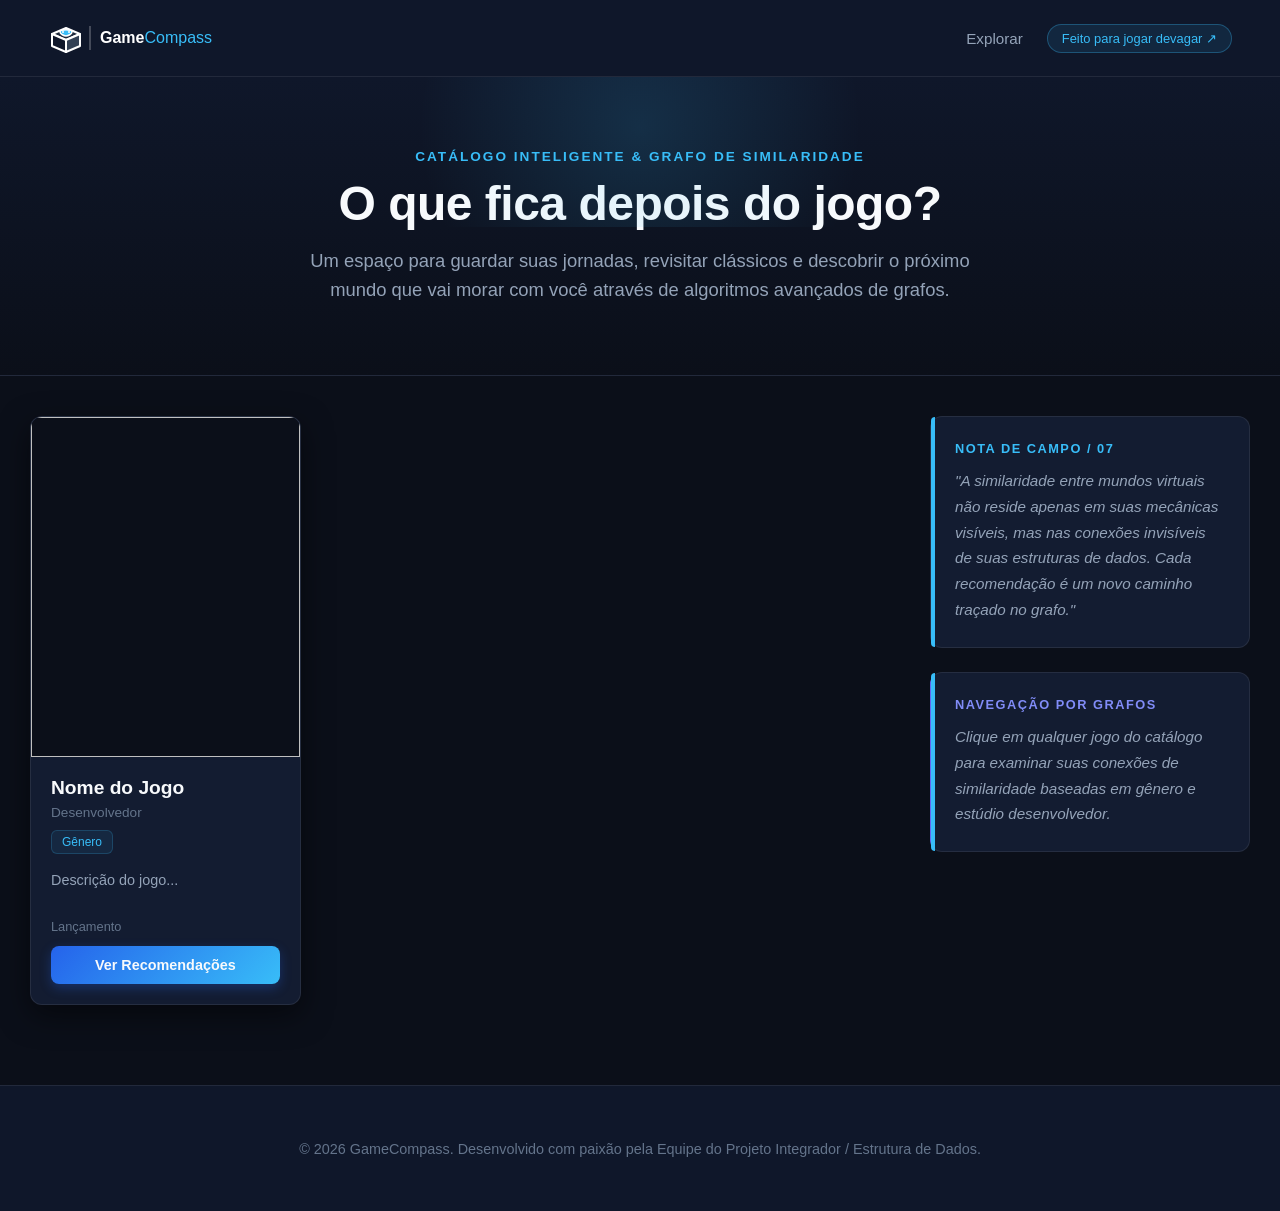
==== src/main/resources/templates/index.html @ 79fe1116 "Feat: minha parte vacilao" ====
<!DOCTYPE html>
<html xmlns:th="http://www.thymeleaf.org">
<head>
    <meta charset="UTF-8">
    <title>GameCompass — O que fica depois do jogo?</title>
    <style>
        :root {
            --bg-obsidian: #0b0f19;
            --bg-card: #131c31;
            --bg-header: #0f172a;
            --accent: #38bdf8;
            --accent-glow: rgba(56, 189, 248, 0.25);
            --text-main: #94a3b8;
            --text-white: #f8fafc;
            --border-color: rgba(255, 255, 255, 0.08);
        }

        * { box-sizing: border-box; }
        body { font-family: 'Segoe UI', -apple-system, BlinkMacSystemFont, sans-serif; background-color: var(--bg-obsidian); margin: 0; padding: 0; color: var(--text-main); }

        header { background-color: var(--bg-header); padding: 18px 48px; display: flex; justify-content: space-between; align-items: center; border-bottom: 1px solid var(--border-color); position: sticky; top: 0; z-index: 100; backdrop-filter: blur(12px); }
        .logo-container { display: flex; align-items: center; text-decoration: none; }

        .nav-links { display: flex; gap: 24px; align-items: center; font-size: 0.95em; font-weight: 500; }
        .nav-links a { color: var(--text-main); text-decoration: none; transition: color 0.2s; }
        .nav-links a:hover { color: var(--accent); }
        .nav-badge { background: rgba(56, 189, 248, 0.1); color: var(--accent); padding: 6px 14px; border-radius: 20px; border: 1px solid rgba(56, 189, 248, 0.3); font-size: 0.85em; }

        .hero { position: relative; padding: 70px 20px; background: linear-gradient(180deg, #0f172a 0%, #0b0f19 100%); border-bottom: 1px solid var(--border-color); text-align: center; overflow: hidden; }
        .hero::before { content: ''; position: absolute; top: -50px; left: 50%; transform: translateX(-50%); width: 600px; height: 200px; background: radial-gradient(circle, rgba(56,189,248,0.15) 0%, rgba(11,15,25,0) 70%); pointer-events: none; }
        .hero-tag { display: inline-block; color: var(--accent); font-size: 0.85em; text-transform: uppercase; letter-spacing: 2px; font-weight: 600; margin-bottom: 12px; }
        .hero h1 { color: var(--text-white); margin: 0 0 15px 0; font-size: 3em; font-weight: 800; letter-spacing: -0.5px; }
        .hero p { color: var(--text-main); font-size: 1.15em; max-width: 680px; margin: 0 auto; line-height: 1.6; }

        .main-layout { max-width: 1400px; margin: 40px auto; padding: 0 30px; display: grid; grid-template-columns: 1fr 320px; gap: 40px; }
        @media (max-width: 1100px) { .main-layout { grid-template-columns: 1fr; } }

        .catalog-section { display: grid; grid-template-columns: repeat(auto-fill, minmax(260px, 1fr)); gap: 24px; }

        .card { background: var(--bg-card); border-radius: 12px; overflow: hidden; box-shadow: 0 10px 30px rgba(0,0,0,0.5); display: flex; flex-direction: column; justify-content: space-between; transition: transform 0.3s cubic-bezier(0.16, 1, 0.3, 1), box-shadow 0.3s, border-color 0.3s; border: 1px solid var(--border-color); }
        .card:hover { transform: translateY(-6px); box-shadow: 0 20px 40px var(--accent-glow); border-color: rgba(56, 189, 248, 0.4); }

        .card-img-container { width: 100%; height: 340px; overflow: hidden; background: #0b0f19; position: relative; }
        .card img { width: 100%; height: 100%; object-fit: cover; transition: transform 0.5s cubic-bezier(0.16, 1, 0.3, 1); }
        .card:hover img { transform: scale(1.06); }

        .card-content { padding: 20px; display: flex; flex-direction: column; flex-grow: 1; justify-content: space-between; }
        .card h3 { margin: 0 0 6px 0; color: var(--text-white); font-size: 1.2em; font-weight: 700; }
        .dev { font-size: 0.85em; color: #64748b; margin-bottom: 10px; }
        .desc { font-size: 0.9em; color: var(--text-main); margin-bottom: 15px; display: -webkit-box; -webkit-line-clamp: 2; -webkit-box-orient: vertical; overflow: hidden; line-height: 1.5; }

        .genres { margin-bottom: 16px; display: flex; flex-wrap: wrap; gap: 6px; }
        .badge { background: rgba(56, 189, 248, 0.08); color: var(--accent); padding: 4px 10px; border-radius: 6px; font-size: 0.75em; border: 1px solid rgba(56, 189, 248, 0.2); font-weight: 500; }

        .btn { display: block; text-align: center; background: linear-gradient(135deg, #2563eb 0%, #38bdf8 100%); color: var(--text-white); padding: 11px; border-radius: 8px; text-decoration: none; font-weight: 600; font-size: 0.9em; transition: opacity 0.2s, box-shadow 0.2s; box-shadow: 0 4px 12px rgba(37, 99, 235, 0.3); }
        .btn:hover { opacity: 0.92; box-shadow: 0 6px 20px rgba(56, 189, 248, 0.4); }

        /* Sidebar / Field Notes */
        .sidebar { display: flex; flex-direction: column; gap: 24px; }
        .field-note { background: var(--bg-card); border-radius: 12px; padding: 24px; border: 1px solid var(--border-color); position: relative; }
        .field-note::before { content: ''; position: absolute; top: 0; left: 0; width: 4px; height: 100%; background: var(--accent); border-top-left-radius: 12px; border-bottom-left-radius: 12px; }
        .field-note-title { font-size: 0.8em; text-transform: uppercase; letter-spacing: 1.5px; color: var(--accent); font-weight: 700; margin-bottom: 12px; }
        .field-note p { font-size: 0.95em; color: var(--text-main); line-height: 1.7; margin: 0; font-style: italic; }

        footer { background-color: var(--bg-header); color: #64748b; text-align: center; padding: 40px; margin-top: 80px; border-top: 1px solid var(--border-color); font-size: 0.9em; }
        footer a { color: var(--accent); text-decoration: none; }
    </style>
</head>
<body>
    <header>
        <a href="/jogos" class="logo-container">
            <svg width="180" height="40" viewBox="0 0 180 40" fill="none" xmlns="http://www.w3.org/2000/svg">
                <g transform="translate(0, 2)">
                    <path d="M4 14L18 8L32 14L18 20L4 14Z" fill="#1e293b" stroke="#ffffff" stroke-width="2" stroke-linejoin="round"/>
                    <path d="M4 14V26L18 32V20L4 14Z" fill="#0f172a" stroke="#ffffff" stroke-width="2" stroke-linejoin="round"/>
                    <path d="M32 14V26L18 32V20L32 14Z" fill="#334155" stroke="#ffffff" stroke-width="2" stroke-linejoin="round"/>
                    <path d="M12 12C12 9 24 9 24 12C24 14 20 16 18 16C16 16 12 14 12 12Z" fill="#38bdf8" stroke="#ffffff" stroke-width="1.5"/>
                    <circle cx="15" cy="12" r="1" fill="#ffffff"/>
                    <circle cx="21" cy="12" r="1" fill="#ffffff"/>
                </g>
                <line x1="42" y1="8" x2="42" y2="32" stroke="#ffffff" stroke-opacity="0.3" stroke-width="1.5"/>
                <text x="52" y="25" fill="#ffffff" font-family="'Segoe UI', sans-serif" font-size="16" font-weight="700">Game<tspan font-weight="300" fill="#38bdf8">Compass</tspan></text>
            </svg>
        </a>
        <div class="nav-links">
            <a href="/jogos">Explorar</a>
            <span class="nav-badge">Feito para jogar devagar ↗</span>
        </div>
    </header>

    <div class="hero">
        <span class="hero-tag">Catálogo Inteligente & Grafo de Similaridade</span>
        <h1>O que fica depois do jogo?</h1>
        <p>Um espaço para guardar suas jornadas, revisitar clássicos e descobrir o próximo mundo que vai morar com você através de algoritmos avançados de grafos.</p>
    </div>

    <div class="main-layout">
        <div class="catalog-section">
            <div class="card" th:each="jogo, stat : ${jogos}">
                <div class="card-img-container">
                    <img th:src="${jogo.capa}" th:alt="${jogo.nome}" onerror="this.src='https://images.unsplash.com/photo-1550745165-9bc0b252726f?w=600&auto=format&fit=crop&q=80'">
                </div>
                <div class="card-content">
                    <div>
                        <h3 th:text="${jogo.nome}">Nome do Jogo</h3>
                        <div class="dev" th:text="'Desenvolvedor: ' + ${jogo.desenvolvedor}">Desenvolvedor</div>
                        <div class="genres">
                            <span class="badge" th:each="genero : ${jogo.generos}" th:text="${genero}">Gênero</span>
                        </div>
                        <p class="desc" th:text="${jogo.descricao}">Descrição do jogo...</p>
                    </div>
                    <div>
                        <p class="dev" th:if="${jogo.dataLancamento != null}" th:text="'Lançamento: ' + ${#temporals.format(jogo.dataLancamento, 'dd/MM/yyyy')}" style="margin-bottom: 12px; font-size: 0.8em;">Lançamento</p>
                        <a class="btn" th:href="@{/jogos/{index}/recomendacoes(index=${stat.index})}">Ver Recomendações</a>
                    </div>
                </div>
            </div>
        </div>

        <div class="sidebar">
            <div class="field-note">
                <div class="field-note-title">Nota de Campo / 07</div>
                <p>"A similaridade entre mundos virtuais não reside apenas em suas mecânicas visíveis, mas nas conexões invisíveis de suas estruturas de dados. Cada recomendação é um novo caminho traçado no grafo."</p>
            </div>
            <div class="field-note" style="border-left-color: #6366f1;">
                <div class="field-note-title" style="color: #818cf8;">Navegação por Grafos</div>
                <p>Clique em qualquer jogo do catálogo para examinar suas conexões de similaridade baseadas em gênero e estúdio desenvolvedor.</p>
            </div>
        </div>
    </div>

    <footer>
        <p>&copy; 2026 GameCompass. Desenvolvido com paixão pela Equipe do Projeto Integrador / Estrutura de Dados.</p>
    </footer>
</body>
</html>
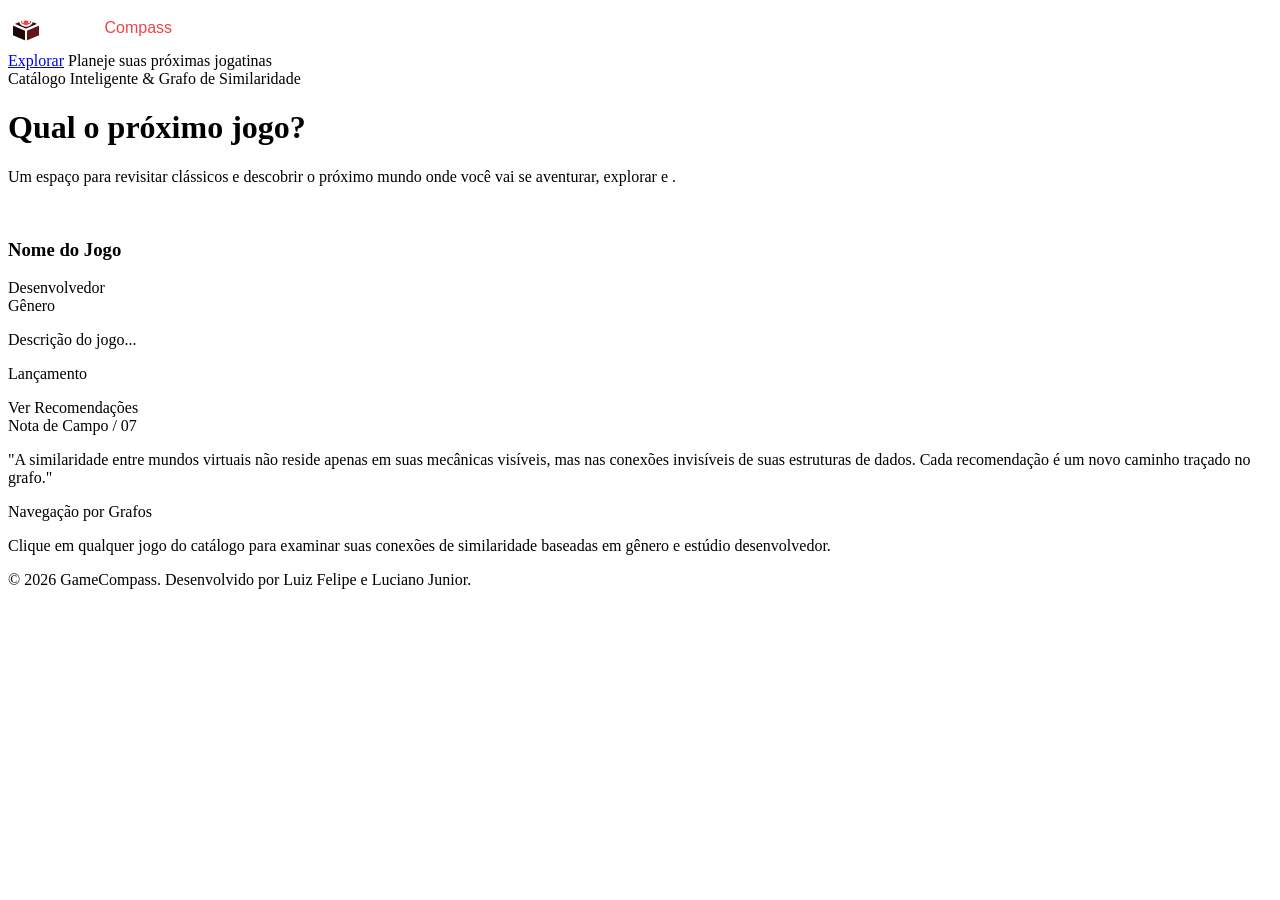
==== commit dc94f5b8: "Refactor: Update game catalog and improve HTML structure" ====
--- a/src/main/resources/templates/index.html
+++ b/src/main/resources/templates/index.html
@@ -2,135 +2,74 @@
 <html xmlns:th="http://www.thymeleaf.org">
 <head>
     <meta charset="UTF-8">
-    <title>GameCompass — O que fica depois do jogo?</title>
-    <style>
-        :root {
-            --bg-obsidian: #0b0f19;
-            --bg-card: #131c31;
-            --bg-header: #0f172a;
-            --accent: #38bdf8;
-            --accent-glow: rgba(56, 189, 248, 0.25);
-            --text-main: #94a3b8;
-            --text-white: #f8fafc;
-            --border-color: rgba(255, 255, 255, 0.08);
-        }
-
-        * { box-sizing: border-box; }
-        body { font-family: 'Segoe UI', -apple-system, BlinkMacSystemFont, sans-serif; background-color: var(--bg-obsidian); margin: 0; padding: 0; color: var(--text-main); }
-
-        header { background-color: var(--bg-header); padding: 18px 48px; display: flex; justify-content: space-between; align-items: center; border-bottom: 1px solid var(--border-color); position: sticky; top: 0; z-index: 100; backdrop-filter: blur(12px); }
-        .logo-container { display: flex; align-items: center; text-decoration: none; }
-
-        .nav-links { display: flex; gap: 24px; align-items: center; font-size: 0.95em; font-weight: 500; }
-        .nav-links a { color: var(--text-main); text-decoration: none; transition: color 0.2s; }
-        .nav-links a:hover { color: var(--accent); }
-        .nav-badge { background: rgba(56, 189, 248, 0.1); color: var(--accent); padding: 6px 14px; border-radius: 20px; border: 1px solid rgba(56, 189, 248, 0.3); font-size: 0.85em; }
-
-        .hero { position: relative; padding: 70px 20px; background: linear-gradient(180deg, #0f172a 0%, #0b0f19 100%); border-bottom: 1px solid var(--border-color); text-align: center; overflow: hidden; }
-        .hero::before { content: ''; position: absolute; top: -50px; left: 50%; transform: translateX(-50%); width: 600px; height: 200px; background: radial-gradient(circle, rgba(56,189,248,0.15) 0%, rgba(11,15,25,0) 70%); pointer-events: none; }
-        .hero-tag { display: inline-block; color: var(--accent); font-size: 0.85em; text-transform: uppercase; letter-spacing: 2px; font-weight: 600; margin-bottom: 12px; }
-        .hero h1 { color: var(--text-white); margin: 0 0 15px 0; font-size: 3em; font-weight: 800; letter-spacing: -0.5px; }
-        .hero p { color: var(--text-main); font-size: 1.15em; max-width: 680px; margin: 0 auto; line-height: 1.6; }
-
-        .main-layout { max-width: 1400px; margin: 40px auto; padding: 0 30px; display: grid; grid-template-columns: 1fr 320px; gap: 40px; }
-        @media (max-width: 1100px) { .main-layout { grid-template-columns: 1fr; } }
-
-        .catalog-section { display: grid; grid-template-columns: repeat(auto-fill, minmax(260px, 1fr)); gap: 24px; }
-
-        .card { background: var(--bg-card); border-radius: 12px; overflow: hidden; box-shadow: 0 10px 30px rgba(0,0,0,0.5); display: flex; flex-direction: column; justify-content: space-between; transition: transform 0.3s cubic-bezier(0.16, 1, 0.3, 1), box-shadow 0.3s, border-color 0.3s; border: 1px solid var(--border-color); }
-        .card:hover { transform: translateY(-6px); box-shadow: 0 20px 40px var(--accent-glow); border-color: rgba(56, 189, 248, 0.4); }
-
-        .card-img-container { width: 100%; height: 340px; overflow: hidden; background: #0b0f19; position: relative; }
-        .card img { width: 100%; height: 100%; object-fit: cover; transition: transform 0.5s cubic-bezier(0.16, 1, 0.3, 1); }
-        .card:hover img { transform: scale(1.06); }
-
-        .card-content { padding: 20px; display: flex; flex-direction: column; flex-grow: 1; justify-content: space-between; }
-        .card h3 { margin: 0 0 6px 0; color: var(--text-white); font-size: 1.2em; font-weight: 700; }
-        .dev { font-size: 0.85em; color: #64748b; margin-bottom: 10px; }
-        .desc { font-size: 0.9em; color: var(--text-main); margin-bottom: 15px; display: -webkit-box; -webkit-line-clamp: 2; -webkit-box-orient: vertical; overflow: hidden; line-height: 1.5; }
-
-        .genres { margin-bottom: 16px; display: flex; flex-wrap: wrap; gap: 6px; }
-        .badge { background: rgba(56, 189, 248, 0.08); color: var(--accent); padding: 4px 10px; border-radius: 6px; font-size: 0.75em; border: 1px solid rgba(56, 189, 248, 0.2); font-weight: 500; }
-
-        .btn { display: block; text-align: center; background: linear-gradient(135deg, #2563eb 0%, #38bdf8 100%); color: var(--text-white); padding: 11px; border-radius: 8px; text-decoration: none; font-weight: 600; font-size: 0.9em; transition: opacity 0.2s, box-shadow 0.2s; box-shadow: 0 4px 12px rgba(37, 99, 235, 0.3); }
-        .btn:hover { opacity: 0.92; box-shadow: 0 6px 20px rgba(56, 189, 248, 0.4); }
-
-        /* Sidebar / Field Notes */
-        .sidebar { display: flex; flex-direction: column; gap: 24px; }
-        .field-note { background: var(--bg-card); border-radius: 12px; padding: 24px; border: 1px solid var(--border-color); position: relative; }
-        .field-note::before { content: ''; position: absolute; top: 0; left: 0; width: 4px; height: 100%; background: var(--accent); border-top-left-radius: 12px; border-bottom-left-radius: 12px; }
-        .field-note-title { font-size: 0.8em; text-transform: uppercase; letter-spacing: 1.5px; color: var(--accent); font-weight: 700; margin-bottom: 12px; }
-        .field-note p { font-size: 0.95em; color: var(--text-main); line-height: 1.7; margin: 0; font-style: italic; }
-
-        footer { background-color: var(--bg-header); color: #64748b; text-align: center; padding: 40px; margin-top: 80px; border-top: 1px solid var(--border-color); font-size: 0.9em; }
-        footer a { color: var(--accent); text-decoration: none; }
-    </style>
+    <title>GameCompass</title>
+    <link rel="stylesheet" th:href="@{/css/gamecompass.css}">
 </head>
 <body>
-    <header>
-        <a href="/jogos" class="logo-container">
-            <svg width="180" height="40" viewBox="0 0 180 40" fill="none" xmlns="http://www.w3.org/2000/svg">
-                <g transform="translate(0, 2)">
-                    <path d="M4 14L18 8L32 14L18 20L4 14Z" fill="#1e293b" stroke="#ffffff" stroke-width="2" stroke-linejoin="round"/>
-                    <path d="M4 14V26L18 32V20L4 14Z" fill="#0f172a" stroke="#ffffff" stroke-width="2" stroke-linejoin="round"/>
-                    <path d="M32 14V26L18 32V20L32 14Z" fill="#334155" stroke="#ffffff" stroke-width="2" stroke-linejoin="round"/>
-                    <path d="M12 12C12 9 24 9 24 12C24 14 20 16 18 16C16 16 12 14 12 12Z" fill="#38bdf8" stroke="#ffffff" stroke-width="1.5"/>
-                    <circle cx="15" cy="12" r="1" fill="#ffffff"/>
-                    <circle cx="21" cy="12" r="1" fill="#ffffff"/>
-                </g>
-                <line x1="42" y1="8" x2="42" y2="32" stroke="#ffffff" stroke-opacity="0.3" stroke-width="1.5"/>
-                <text x="52" y="25" fill="#ffffff" font-family="'Segoe UI', sans-serif" font-size="16" font-weight="700">Game<tspan font-weight="300" fill="#38bdf8">Compass</tspan></text>
-            </svg>
-        </a>
-        <div class="nav-links">
-            <a href="/jogos">Explorar</a>
-            <span class="nav-badge">Feito para jogar devagar ↗</span>
-        </div>
-    </header>
+<header>
+    <a href="/jogos" class="logo-container">
+        <svg width="180" height="40" viewBox="0 0 180 40" fill="none" xmlns="http://www.w3.org/2000/svg">
+            <g transform="translate(0, 2)">
+                <path d="M4 14L18 8L32 14L18 20L4 14Z" fill="#3f1111" stroke="#ffffff" stroke-width="2" stroke-linejoin="round"/>
+                <path d="M4 14V26L18 32V20L4 14Z" fill="#1f0808" stroke="#ffffff" stroke-width="2" stroke-linejoin="round"/>
+                <path d="M32 14V26L18 32V20L32 14Z" fill="#641515" stroke="#ffffff" stroke-width="2" stroke-linejoin="round"/>
+                <path d="M12 12C12 9 24 9 24 12C24 14 20 16 18 16C16 16 12 14 12 12Z" fill="#ef4444" stroke="#ffffff" stroke-width="1.5"/>
+                <circle cx="15" cy="12" r="1" fill="#ffffff"/>
+                <circle cx="21" cy="12" r="1" fill="#ffffff"/>
+            </g>
+            <line x1="42" y1="8" x2="42" y2="32" stroke="#ffffff" stroke-opacity="0.3" stroke-width="1.5"/>
+            <text x="52" y="25" fill="#ffffff" font-family="'Segoe UI', sans-serif" font-size="16" font-weight="700">Game<tspan font-weight="300" fill="#ef4444">Compass</tspan></text>
+        </svg>
+    </a>
+    <div class="nav-links">
+        <a href="/jogos">Explorar</a>
+        <span class="nav-badge">Planeje suas próximas jogatinas</span>
+    </div>
+</header>
 
-    <div class="hero">
-        <span class="hero-tag">Catálogo Inteligente & Grafo de Similaridade</span>
-        <h1>O que fica depois do jogo?</h1>
-        <p>Um espaço para guardar suas jornadas, revisitar clássicos e descobrir o próximo mundo que vai morar com você através de algoritmos avançados de grafos.</p>
-    </div>
+<div class="hero">
+    <span class="hero-tag">Catálogo Inteligente & Grafo de Similaridade</span>
+    <h1>Qual o próximo jogo?</h1>
+    <p>Um espaço para revisitar clássicos e descobrir o próximo mundo onde você vai se aventurar, explorar e <sobreviver></sobreviver>.</p>
+</div>
 
-    <div class="main-layout">
-        <div class="catalog-section">
-            <div class="card" th:each="jogo, stat : ${jogos}">
-                <div class="card-img-container">
-                    <img th:src="${jogo.capa}" th:alt="${jogo.nome}" onerror="this.src='https://images.unsplash.com/photo-1550745165-9bc0b252726f?w=600&auto=format&fit=crop&q=80'">
+<div class="main-layout">
+    <div class="catalog-section">
+        <div class="card" th:each="jogo, stat : ${jogos}">
+            <div class="card-img-container">
+                <img th:src="${jogo.capa}" th:alt="${jogo.nome}" onerror="this.src='https://images.unsplash.com/photo-1550745165-9bc0b252726f?w=600&auto=format&fit=crop&q=80'">
+            </div>
+            <div class="card-content">
+                <div>
+                    <h3 th:text="${jogo.nome}">Nome do Jogo</h3>
+                    <div class="dev" th:text="'Desenvolvedor: ' + ${jogo.desenvolvedor}">Desenvolvedor</div>
+                    <div class="genres">
+                        <span class="badge" th:each="genero : ${jogo.generos}" th:text="${genero}">Gênero</span>
+                    </div>
+                    <p class="desc" th:text="${jogo.descricao}">Descrição do jogo...</p>
                 </div>
-                <div class="card-content">
-                    <div>
-                        <h3 th:text="${jogo.nome}">Nome do Jogo</h3>
-                        <div class="dev" th:text="'Desenvolvedor: ' + ${jogo.desenvolvedor}">Desenvolvedor</div>
-                        <div class="genres">
-                            <span class="badge" th:each="genero : ${jogo.generos}" th:text="${genero}">Gênero</span>
-                        </div>
-                        <p class="desc" th:text="${jogo.descricao}">Descrição do jogo...</p>
-                    </div>
-                    <div>
-                        <p class="dev" th:if="${jogo.dataLancamento != null}" th:text="'Lançamento: ' + ${#temporals.format(jogo.dataLancamento, 'dd/MM/yyyy')}" style="margin-bottom: 12px; font-size: 0.8em;">Lançamento</p>
-                        <a class="btn" th:href="@{/jogos/{index}/recomendacoes(index=${stat.index})}">Ver Recomendações</a>
-                    </div>
+                <div>
+                    <p class="dev release-date" th:if="${jogo.dataLancamento != null}" th:text="'Lançamento: ' + ${#temporals.format(jogo.dataLancamento, 'dd/MM/yyyy')}">Lançamento</p>
+                    <a class="btn" th:href="@{/jogos/{index}/recomendacoes(index=${stat.index})}">Ver Recomendações</a>
                 </div>
-            </div>
-        </div>
-
-        <div class="sidebar">
-            <div class="field-note">
-                <div class="field-note-title">Nota de Campo / 07</div>
-                <p>"A similaridade entre mundos virtuais não reside apenas em suas mecânicas visíveis, mas nas conexões invisíveis de suas estruturas de dados. Cada recomendação é um novo caminho traçado no grafo."</p>
-            </div>
-            <div class="field-note" style="border-left-color: #6366f1;">
-                <div class="field-note-title" style="color: #818cf8;">Navegação por Grafos</div>
-                <p>Clique em qualquer jogo do catálogo para examinar suas conexões de similaridade baseadas em gênero e estúdio desenvolvedor.</p>
             </div>
         </div>
     </div>
 
-    <footer>
-        <p>&copy; 2026 GameCompass. Desenvolvido com paixão pela Equipe do Projeto Integrador / Estrutura de Dados.</p>
-    </footer>
+    <div class="sidebar">
+        <div class="field-note">
+            <div class="field-note-title">Nota de Campo / 07</div>
+            <p>"A similaridade entre mundos virtuais não reside apenas em suas mecânicas visíveis, mas nas conexões invisíveis de suas estruturas de dados. Cada recomendação é um novo caminho traçado no grafo."</p>
+        </div>
+        <div class="field-note graph-note">
+            <div class="field-note-title">Navegação por Grafos</div>
+            <p>Clique em qualquer jogo do catálogo para examinar suas conexões de similaridade baseadas em gênero e estúdio desenvolvedor.</p>
+        </div>
+    </div>
+</div>
+
+<footer>
+    <p>&copy; 2026 GameCompass. Desenvolvido por Luiz Felipe e Luciano Junior.</p>
+</footer>
 </body>
 </html>
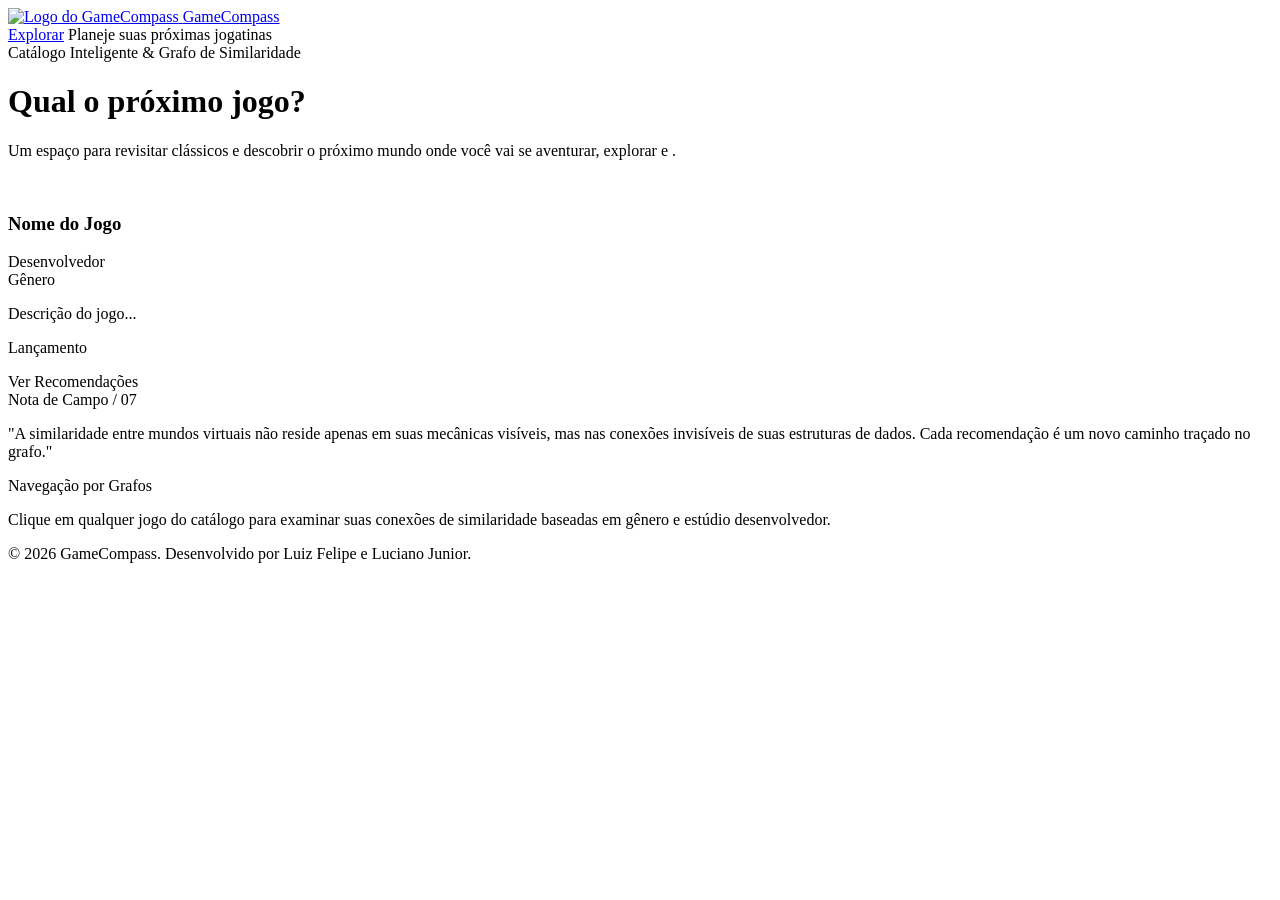
==== commit 611c2832: "Adição de favicon" ====
--- a/src/main/resources/templates/index.html
+++ b/src/main/resources/templates/index.html
@@ -1,25 +1,19 @@
 <!DOCTYPE html>
 <html xmlns:th="http://www.thymeleaf.org">
 <head>
+    <!-- Metadados básicos e carregamento do CSS compartilhado pelas páginas. -->
     <meta charset="UTF-8">
     <title>GameCompass</title>
     <link rel="stylesheet" th:href="@{/css/gamecompass.css}">
+    <link rel="icon" type="image/gamecompass-logo.png" href="/images/gamecompass-logo.png">
 </head>
 <body>
+<!-- Cabeçalho fixo com navegação principal e identidade visual. -->
 <header>
     <a href="/jogos" class="logo-container">
-        <svg width="180" height="40" viewBox="0 0 180 40" fill="none" xmlns="http://www.w3.org/2000/svg">
-            <g transform="translate(0, 2)">
-                <path d="M4 14L18 8L32 14L18 20L4 14Z" fill="#3f1111" stroke="#ffffff" stroke-width="2" stroke-linejoin="round"/>
-                <path d="M4 14V26L18 32V20L4 14Z" fill="#1f0808" stroke="#ffffff" stroke-width="2" stroke-linejoin="round"/>
-                <path d="M32 14V26L18 32V20L32 14Z" fill="#641515" stroke="#ffffff" stroke-width="2" stroke-linejoin="round"/>
-                <path d="M12 12C12 9 24 9 24 12C24 14 20 16 18 16C16 16 12 14 12 12Z" fill="#ef4444" stroke="#ffffff" stroke-width="1.5"/>
-                <circle cx="15" cy="12" r="1" fill="#ffffff"/>
-                <circle cx="21" cy="12" r="1" fill="#ffffff"/>
-            </g>
-            <line x1="42" y1="8" x2="42" y2="32" stroke="#ffffff" stroke-opacity="0.3" stroke-width="1.5"/>
-            <text x="52" y="25" fill="#ffffff" font-family="'Segoe UI', sans-serif" font-size="16" font-weight="700">Game<tspan font-weight="300" fill="#ef4444">Compass</tspan></text>
-        </svg>
+        <img class="logo-mark" src="/images/gamecompass-logo.png" alt="Logo do GameCompass">
+        <span class="logo-divider"></span>
+        <span class="logo-text">Game<span>Compass</span></span>
     </a>
     <div class="nav-links">
         <a href="/jogos">Explorar</a>
@@ -27,14 +21,17 @@
     </div>
 </header>
 
+<!-- Área de apresentação do propósito do catálogo. -->
 <div class="hero">
     <span class="hero-tag">Catálogo Inteligente & Grafo de Similaridade</span>
     <h1>Qual o próximo jogo?</h1>
     <p>Um espaço para revisitar clássicos e descobrir o próximo mundo onde você vai se aventurar, explorar e <sobreviver></sobreviver>.</p>
 </div>
 
+<!-- Catálogo de jogos e notas explicativas sobre o algoritmo. -->
 <div class="main-layout">
     <div class="catalog-section">
+        <!-- Cada card é preenchido por um jogo recebido do controller. -->
         <div class="card" th:each="jogo, stat : ${jogos}">
             <div class="card-img-container">
                 <img th:src="${jogo.capa}" th:alt="${jogo.nome}" onerror="this.src='https://images.unsplash.com/photo-1550745165-9bc0b252726f?w=600&auto=format&fit=crop&q=80'">
@@ -57,6 +54,7 @@
     </div>
 
     <div class="sidebar">
+        <!-- Textos auxiliares que explicam a ideia de similaridade e grafos. -->
         <div class="field-note">
             <div class="field-note-title">Nota de Campo / 07</div>
             <p>"A similaridade entre mundos virtuais não reside apenas em suas mecânicas visíveis, mas nas conexões invisíveis de suas estruturas de dados. Cada recomendação é um novo caminho traçado no grafo."</p>
@@ -68,6 +66,7 @@
     </div>
 </div>
 
+<!-- Rodapé comum da aplicação. -->
 <footer>
     <p>&copy; 2026 GameCompass. Desenvolvido por Luiz Felipe e Luciano Junior.</p>
 </footer>
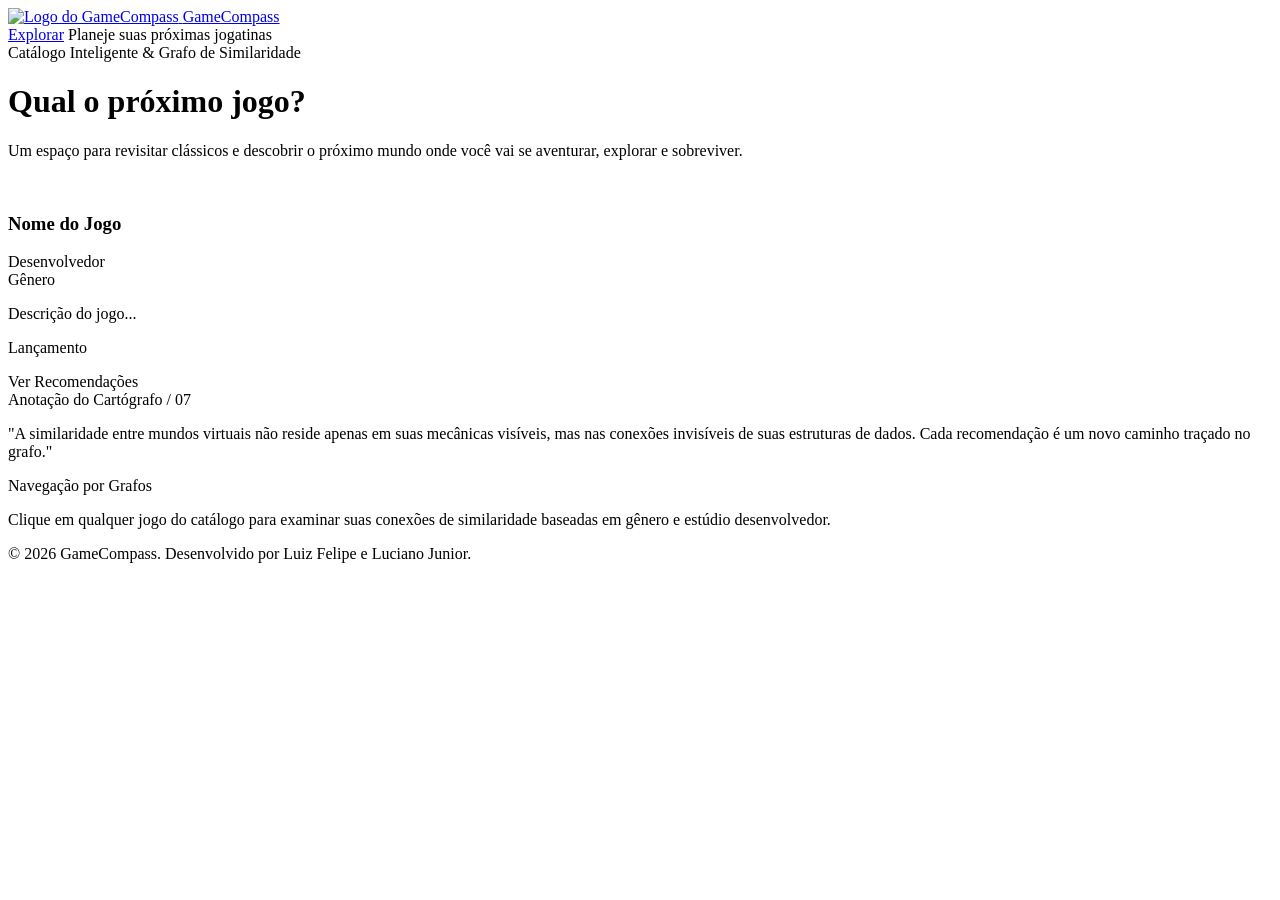
==== commit 863348f7: "Pequenos ajustes no index.html" ====
--- a/src/main/resources/templates/index.html
+++ b/src/main/resources/templates/index.html
@@ -25,7 +25,7 @@
 <div class="hero">
     <span class="hero-tag">Catálogo Inteligente & Grafo de Similaridade</span>
     <h1>Qual o próximo jogo?</h1>
-    <p>Um espaço para revisitar clássicos e descobrir o próximo mundo onde você vai se aventurar, explorar e <sobreviver></sobreviver>.</p>
+    <p>Um espaço para revisitar clássicos e descobrir o próximo mundo onde você vai se aventurar, explorar e sobreviver.</p>
 </div>
 
 <!-- Catálogo de jogos e notas explicativas sobre o algoritmo. -->
@@ -56,7 +56,7 @@
     <div class="sidebar">
         <!-- Textos auxiliares que explicam a ideia de similaridade e grafos. -->
         <div class="field-note">
-            <div class="field-note-title">Nota de Campo / 07</div>
+            <div class="field-note-title">Anotação do Cartógrafo / 07</div>
             <p>"A similaridade entre mundos virtuais não reside apenas em suas mecânicas visíveis, mas nas conexões invisíveis de suas estruturas de dados. Cada recomendação é um novo caminho traçado no grafo."</p>
         </div>
         <div class="field-note graph-note">
